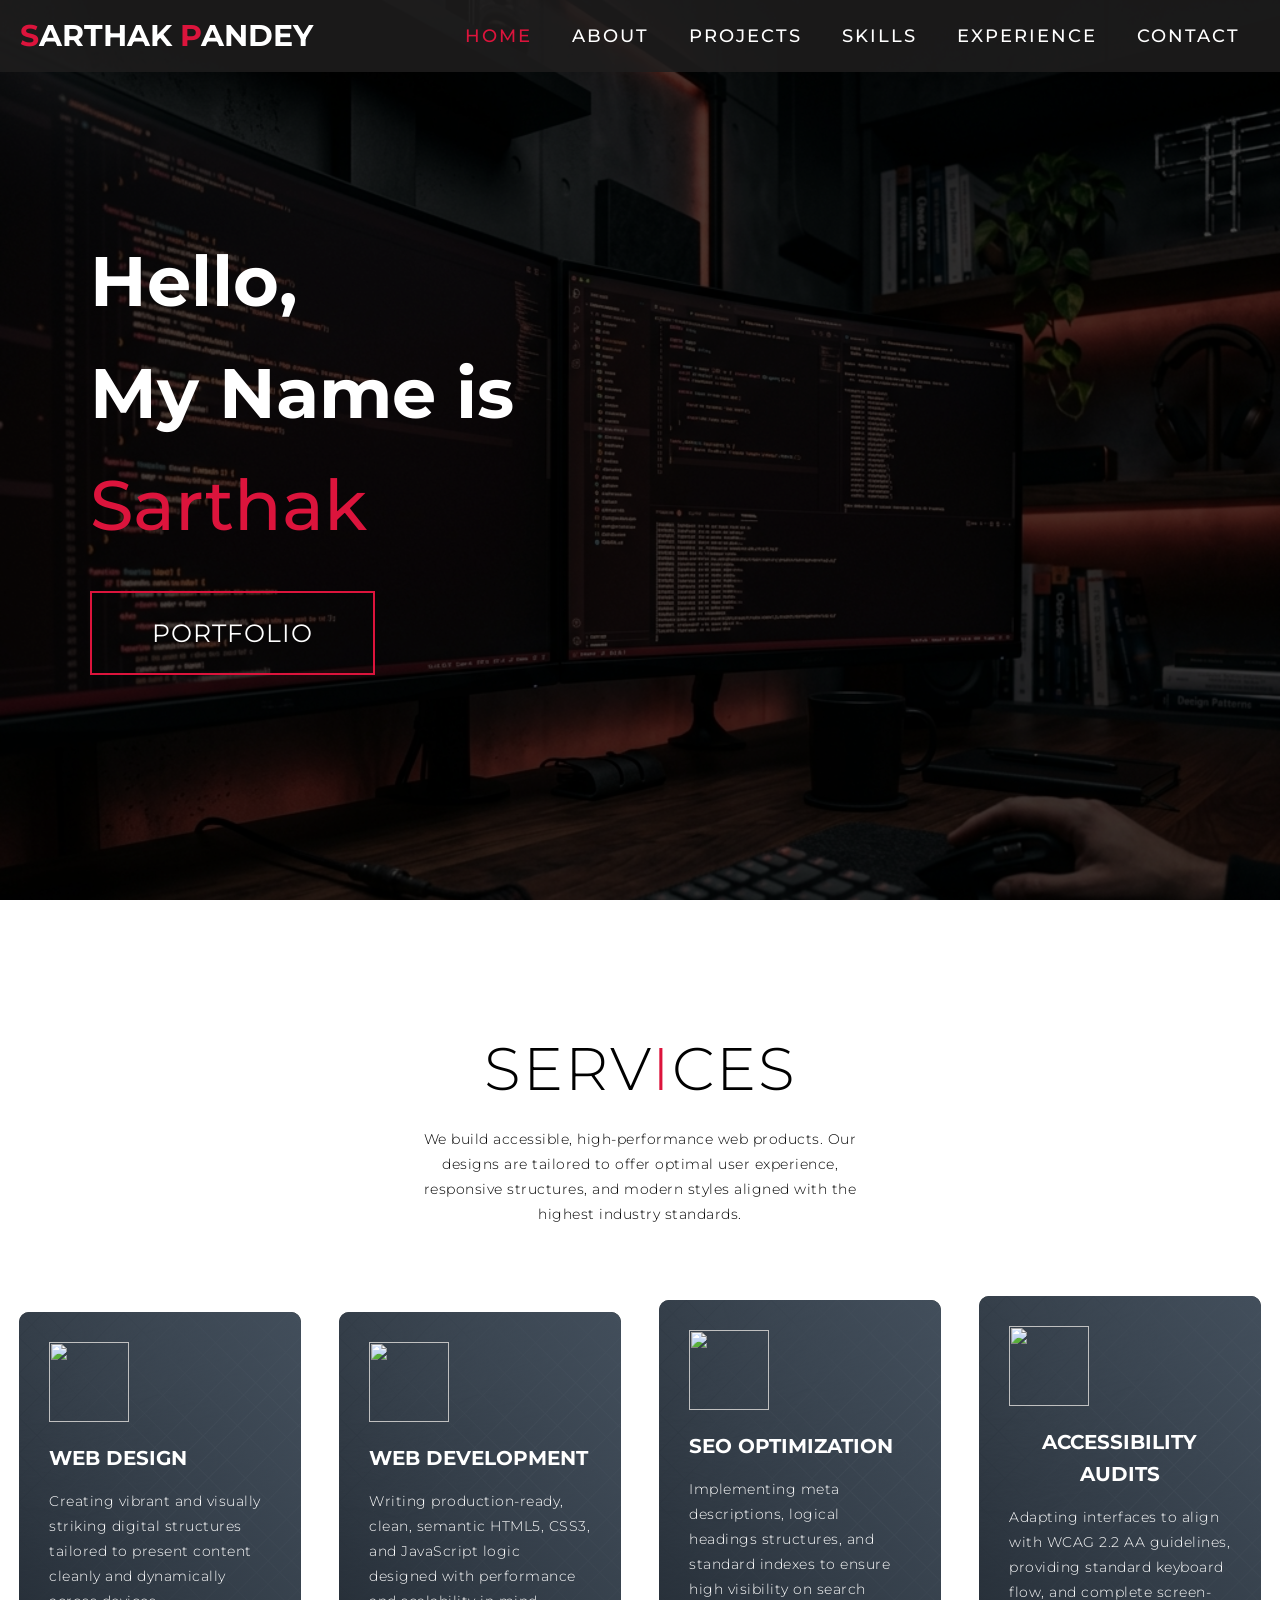
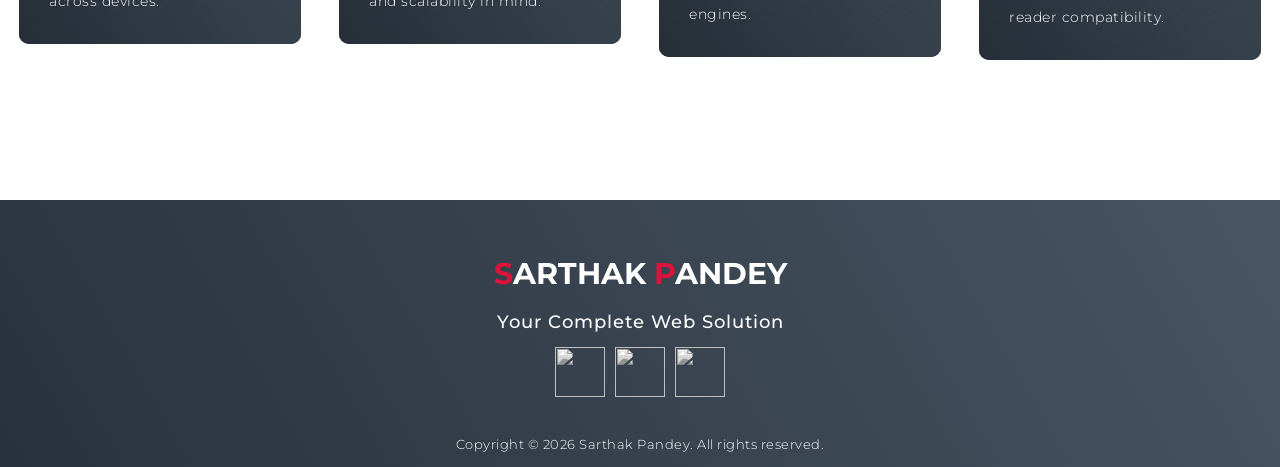
==== index.html @ d71e661f "Refactor to semantic, accessible, SEO-optimized multi-page website" ====
<!DOCTYPE html>
<html lang="en">

<head>
  <meta charset="UTF-8">
  <meta name="viewport" content="width=device-width, initial-scale=1.0">
  <meta name="description" content="Professional portfolio of Sarthak Pandey - Frontend Developer. Modern web design, coding solutions, and premium interface creation.">
  <meta name="keywords" content="Sarthak Pandey, Frontend Developer, Web Design, Portfolio, React, Javascript, HTML5, CSS3, Accessibility">
  <meta name="author" content="Sarthak Pandey">
  <meta name="robots" content="index, follow">
  <link rel="canonical" href="https://sarthakpandey.com/index.html">
  
  <!-- Open Graph / Facebook -->
  <meta property="og:type" content="website">
  <meta property="og:url" content="https://sarthakpandey.com/index.html">
  <meta property="og:title" content="Sarthak Pandey | Frontend Developer Portfolio">
  <meta property="og:description" content="Explore the portfolio of Sarthak Pandey, featuring premium web designs, responsive templates, and semantic development work.">
  <meta property="og:image" content="https://sarthakpandey.com/img/hero-bg.png">

  <!-- Twitter -->
  <meta property="twitter:card" content="summary_large_image">
  <meta property="twitter:url" content="https://sarthakpandey.com/index.html">
  <meta property="twitter:title" content="Sarthak Pandey | Frontend Developer Portfolio">
  <meta property="twitter:description" content="Explore the portfolio of Sarthak Pandey, featuring premium web designs, responsive templates, and semantic development work.">
  <meta property="twitter:image" content="https://sarthakpandey.com/img/hero-bg.png">

  <meta name="theme-color" content="#dc143c">
  <title>Home | Sarthak Pandey - Frontend Developer</title>
  
  <link rel="stylesheet" href="style.css">
</head>

<body>
  <!-- Skip to Main Content Link for accessibility -->
  <a href="#main-content" class="skip-link">Skip to main content</a>

  <!-- Header Section -->
  <header id="header">
    <div class="header container">
      <div class="nav-bar">
        <div class="brand">
          <a href="index.html">
            <h1><span>S</span>arthak <span>P</span>andey</h1>
          </a>
        </div>
        <nav class="nav-list" aria-label="Primary site navigation">
          <button class="hamburger" aria-label="Toggle navigation menu" aria-expanded="false" aria-controls="nav-menu">
            <span class="bar" aria-hidden="true"></span>
          </button>
          <ul id="nav-menu">
            <li><a href="index.html" class="active-link" aria-current="page" data-after="Home">Home</a></li>
            <li><a href="about.html" data-after="About">About</a></li>
            <li><a href="projects.html" data-after="Projects">Projects</a></li>
            <li><a href="skills.html" data-after="Skills">Skills</a></li>
            <li><a href="experience.html" data-after="Experience">Experience</a></li>
            <li><a href="contact.html" data-after="Contact">Contact</a></li>
          </ul>
        </nav>
      </div>
    </div>
  </header>

  <!-- Main Content LandMark -->
  <main id="main-content">
    
    <!-- Hero Section -->
    <section id="hero" aria-label="Welcome banner">
      <div class="hero container">
        <div>
          <h1>Hello, <span></span></h1>
          <h1>My Name is <span></span></h1>
          <h1>Sarthak <span></span></h1>
          <a href="projects.html" class="cta">Portfolio</a>
        </div>
      </div>
    </section>
    
    <!-- Services Section -->
    <section id="services">
      <div class="services container">
        <div class="service-top">
          <h1 class="section-title">Serv<span>i</span>ces</h1>
          <p>We build accessible, high-performance web products. Our designs are tailored to offer optimal user experience, responsive structures, and modern styles aligned with the highest industry standards.</p>
        </div>
        <div class="service-bottom">
          <article class="service-item">
            <div class="icon">
              <img src="https://cdn.pixabay.com/photo/2015/04/23/22/00/tree-736885_1280.jpg" alt="" aria-hidden="true" />
            </div>
            <h2>Web Design</h2>
            <p>Creating vibrant and visually striking digital structures tailored to present content cleanly and dynamically across devices.</p>
          </article>
          <article class="service-item">
            <div class="icon">
              <img src="https://themeisle.com/blog/wp-content/uploads/2024/06/Online-Image-Optimizer-Test-Image-JPG-Version.jpeg" alt="" aria-hidden="true" />
            </div>
            <h2>Web Development</h2>
            <p>Writing production-ready, clean, semantic HTML5, CSS3, and JavaScript logic designed with performance and scalability in mind.</p>
          </article>
          <article class="service-item">
            <div class="icon">
              <img src="https://cdn.pixabay.com/photo/2015/04/23/22/00/tree-736885_1280.jpg" alt="" aria-hidden="true" />
            </div>
            <h2>SEO Optimization</h2>
            <p>Implementing meta descriptions, logical headings structures, and standard indexes to ensure high visibility on search engines.</p>
          </article>
          <article class="service-item">
            <div class="icon">
              <img src="https://cdn.pixabay.com/photo/2023/03/15/20/46/background-7855413_640.jpg" alt="" aria-hidden="true" />
            </div>
            <h2>Accessibility Audits</h2>
            <p>Adapting interfaces to align with WCAG 2.2 AA guidelines, providing standard keyboard flow, and complete screen-reader compatibility.</p>
          </article>
        </div>
      </div>
    </section>

  </main>

  <!-- Footer Section -->
  <footer id="footer">
    <div class="footer container">
      <div class="brand">
        <h1><span>S</span>arthak <span>P</span>andey</h1>
      </div>
      <h2>Your Complete Web Solution</h2>
      <div class="social-icon">
        <div class="social-item">
          <a href="#" aria-label="Visit Sarthak's Facebook profile (opens in new tab)">
            <img src="https://img.icons8.com/bubbles/100/000000/facebook-new.png" alt="" aria-hidden="true" />
          </a>
        </div>
        <div class="social-item">
          <a href="#" aria-label="Visit Sarthak's Instagram profile (opens in new tab)">
            <img src="https://img.icons8.com/bubbles/100/000000/instagram-new.png" alt="" aria-hidden="true" />
          </a>
        </div>
        <div class="social-item">
          <a href="#" aria-label="Visit Sarthak's Behance profile (opens in new tab)">
            <img src="https://img.icons8.com/bubbles/100/000000/behance.png" alt="" aria-hidden="true" />
          </a>
        </div>
      </div>
      <p>Copyright © 2026 Sarthak Pandey. All rights reserved.</p>
    </div>
  </footer>

  <script src="script.js"></script>
</body>

</html>
---- style.css ----
@import 'https://fonts.googleapis.com/css?family=Montserrat:300, 400, 500, 700&display=swap';

/* Global variables and styles */
:root {
	--primary-color: crimson;
	--dark-bg-start: #29323c;
	--dark-bg-end: #485563;
	--accent-color: #29323c;
	--text-light: #ffffff;
	--text-dark: #000000;
	--focus-outline-color: crimson;
}

* {
	padding: 0;
	margin: 0;
	box-sizing: border-box;
}

html {
	font-size: 10px;
	font-family: 'Montserrat', sans-serif;
	scroll-behavior: smooth;
}

body {
	background-color: #ffffff;
	color: var(--text-dark);
	line-height: 1.6;
}

a {
	text-decoration: none;
}

.container {
	min-height: 100vh;
	width: 100%;
	display: flex;
	align-items: center;
	justify-content: center;
}

img {
	height: 100%;
	width: 100%;
	object-fit: cover;
}

p {
	color: black;
	font-size: 1.4rem;
	margin-top: 5px;
	line-height: 2.5rem;
	font-weight: 300;
	letter-spacing: 0.05rem;
}

.section-title {
	font-size: 4rem;
	font-weight: 300;
	color: black;
	margin-bottom: 10px;
	text-transform: uppercase;
	letter-spacing: 0.2rem;
	text-align: center;
}

.section-title span {
	color: var(--primary-color);
}

.cta {
	display: inline-block;
	padding: 10px 30px;
	color: white;
	background-color: transparent;
	border: 2px solid var(--primary-color);
	font-size: 2rem;
	text-transform: uppercase;
	letter-spacing: 0.1rem;
	margin-top: 30px;
	transition: 0.3s ease;
	transition-property: background-color, color;
}

.cta:hover {
	color: white;
	background-color: var(--primary-color);
}

.brand h1 {
	font-size: 3rem;
	text-transform: uppercase;
	color: white;
}

.brand h1 span {
	color: var(--primary-color);
}

/* Accessibility Helpers */
.sr-only {
	position: absolute;
	width: 1px;
	height: 1px;
	padding: 0;
	margin: -1px;
	overflow: hidden;
	clip: rect(0, 0, 0, 0);
	border: 0;
}

.skip-link {
	position: absolute;
	top: -100px;
	left: 0;
	background: var(--primary-color);
	color: white;
	padding: 15px 25px;
	font-size: 1.6rem;
	z-index: 2000;
	transition: top 0.3s ease;
	text-transform: uppercase;
	font-weight: bold;
	border-bottom-right-radius: 5px;
}

.skip-link:focus {
	top: 0;
	outline: 3px solid white;
	outline-offset: -3px;
}

/* Keyboard Focus Indicators */
a:focus-visible,
button:focus-visible,
input:focus-visible,
textarea:focus-visible,
[tabindex="0"]:focus-visible {
	outline: 3px solid var(--focus-outline-color);
	outline-offset: 4px;
}

/* Header section */
#header {
	position: fixed;
	z-index: 1000;
	left: 0;
	top: 0;
	width: 100vw;
	height: auto;
}

#header .header {
	min-height: 8vh;
	background-color: rgba(31, 30, 30, 0.85); /* Slightly higher opacity for readability & contrast */
	transition: 0.3s ease background-color;
}

#header.scrolled .header {
	background-color: rgb(31, 30, 30);
}

#header .nav-bar {
	display: flex;
	align-items: center;
	justify-content: space-between;
	width: 100%;
	height: 100%;
	max-width: 1300px;
	padding: 0 20px;
	margin: 0 auto;
}

#header .nav-list ul {
	list-style: none;
	position: absolute;
	background-color: rgb(31, 30, 30);
	width: 100vw;
	height: 100vh;
	left: 100%;
	top: 0;
	display: flex;
	flex-direction: column;
	justify-content: center;
	align-items: center;
	z-index: 1;
	overflow-x: hidden;
	transition: 0.5s ease left;
}

#header .nav-list ul.active {
	left: 0%;
}

#header .nav-list ul a {
	font-size: 2.5rem;
	font-weight: 500;
	letter-spacing: 0.2rem;
	text-decoration: none;
	color: white;
	text-transform: uppercase;
	padding: 20px;
	display: block;
}

#header .nav-list ul a::after {
	content: attr(data-after);
	position: absolute;
	top: 50%;
	left: 50%;
	transform: translate(-50%, -50%) scale(0);
	color: rgba(240, 248, 255, 0.021);
	font-size: 13rem;
	letter-spacing: 50px;
	z-index: -1;
	transition: 0.3s ease letter-spacing;
}

#header .nav-list ul li:hover a::after {
	transform: translate(-50%, -50%) scale(1);
	letter-spacing: initial;
}

#header .nav-list ul li:hover a,
#header .nav-list ul a.active-link {
	color: var(--primary-color);
}

#header .hamburger {
	height: 60px;
	width: 60px;
	display: inline-block;
	border: 3px solid white;
	border-radius: 50%;
	position: relative;
	display: flex;
	align-items: center;
	justify-content: center;
	z-index: 100;
	cursor: pointer;
	transform: scale(0.8);
	background-color: transparent;
}

#header .hamburger:after {
	position: absolute;
	content: '';
	height: 100%;
	width: 100%;
	border-radius: 50%;
	border: 3px solid white;
	animation: hamburger_puls 1s ease infinite;
}

#header .hamburger .bar {
	height: 2px;
	width: 30px;
	position: relative;
	background-color: white;
	transition: 0.3s ease background-color;
}

#header .hamburger .bar::after,
#header .hamburger .bar::before {
	content: '';
	position: absolute;
	height: 100%;
	width: 100%;
	left: 0;
	background-color: white;
	transition: 0.3s ease;
	transition-property: top, bottom, transform;
}

#header .hamburger .bar::after {
	top: 8px;
}

#header .hamburger .bar::before {
	bottom: 8px;
}

#header .hamburger.active .bar {
	background-color: transparent;
}

#header .hamburger.active .bar::before {
	bottom: 0;
	transform: rotate(45deg);
}

#header .hamburger.active .bar::after {
	top: 0;
	transform: rotate(-45deg);
}

/* Hero Section */
#hero {
	background-image: url(./img/hero-bg.png);
	background-size: cover;
	background-position: top center;
	position: relative;
	z-index: 1;
}

#hero::after {
	content: '';
	position: absolute;
	left: 0;
	top: 0;
	height: 100%;
	width: 100%;
	background-color: black;
	opacity: 0.7;
	z-index: -1;
}

#hero .hero {
	max-width: 1200px;
	margin: 0 auto;
	padding: 0 50px;
	justify-content: flex-start;
}

#hero h1 {
	display: block;
	width: fit-content;
	font-size: 4rem;
	position: relative;
	color: transparent;
	animation: text_reveal 0.5s ease forwards;
	animation-delay: 1s;
}

#hero h1:nth-child(1) {
	animation-delay: 1s;
}

#hero h1:nth-child(2) {
	animation-delay: 2s;
}

#hero h1:nth-child(3) {
	animation: text_reveal_name 0.5s ease forwards;
	animation-delay: 3s;
}

#hero h1 span {
	position: absolute;
	top: 0;
	left: 0;
	height: 100%;
	width: 0;
	background-color: var(--primary-color);
	animation: text_reveal_box 1s ease;
	animation-delay: 0.5s;
}

#hero h1:nth-child(1) span {
	animation-delay: 0.5s;
}

#hero h1:nth-child(2) span {
	animation-delay: 1.5s;
}

#hero h1:nth-child(3) span {
	animation-delay: 2.5s;
}

/* Services Section */
#services .services {
	flex-direction: column;
	text-align: center;
	max-width: 1500px;
	margin: 0 auto;
	padding: 100px 0;
}

#services .service-top {
	max-width: 500px;
	margin: 0 auto;
	padding: 0 20px;
}

#services .service-bottom {
	display: flex;
	align-items: center;
	justify-content: center;
	flex-wrap: wrap;
	margin-top: 50px;
}

#services .service-item {
	flex-basis: 80%;
	display: flex;
	align-items: flex-start;
	justify-content: center;
	flex-direction: column;
	padding: 30px;
	border-radius: 10px;
	background-image: url(./img/img-1.png);
	background-size: cover;
	margin: 10px 5%;
	position: relative;
	z-index: 1;
	overflow: hidden;
}

#services .service-item::after {
	content: '';
	position: absolute;
	left: 0;
	top: 0;
	height: 100%;
	width: 100%;
	background-image: linear-gradient(60deg, #29323c 0%, #485563 100%);
	opacity: 0.9;
	z-index: -1;
}

#services .service-bottom .icon {
	height: 80px;
	width: 80px;
	margin-bottom: 20px;
}

#services .service-item h2 {
	font-size: 2rem;
	color: white;
	margin-bottom: 10px;
	text-transform: uppercase;
}

#services .service-item p {
	color: white;
	text-align: left;
}

/* Projects section */
#projects .projects {
	flex-direction: column;
	max-width: 1200px;
	margin: 0 auto;
	padding: 100px 0;
}

#projects .projects-header h1 {
	margin-bottom: 50px;
}

#projects .all-projects {
	display: flex;
	align-items: center;
	justify-content: center;
	flex-direction: column;
}

#projects .project-item {
	display: flex;
	align-items: center;
	justify-content: center;
	flex-direction: column;
	width: 80%;
	margin: 20px auto;
	overflow: hidden;
	border-radius: 10px;
}

#projects .project-info {
	padding: 30px;
	flex-basis: 50%;
	height: 100%;
	display: flex;
	align-items: flex-start;
	justify-content: center;
	flex-direction: column;
	background-image: linear-gradient(60deg, #29323c 0%, #485563 100%);
	color: white;
	width: 100%;
}

#projects .project-info h2 {
	font-size: 4rem;
	font-weight: 500;
}

#projects .project-info h3 {
	font-size: 1.8rem;
	font-weight: 500;
	margin-top: 10px;
}

#projects .project-info p {
	color: white;
}

#projects .project-img {
	flex-basis: 50%;
	height: 300px;
	overflow: hidden;
	position: relative;
	width: 100%;
}

#projects .project-img:after {
	content: '';
	position: absolute;
	left: 0;
	top: 0;
	height: 100%;
	width: 100%;
	background-image: linear-gradient(60deg, #29323c 0%, #485563 100%);
	opacity: 0.7;
}

#projects .project-img img {
	transition: 0.3s ease transform;
}

#projects .project-item:hover .project-img img {
	transform: scale(1.1);
}

/* About Section */
#about .about {
	flex-direction: column-reverse;
	text-align: center;
	max-width: 1200px;
	margin: 0 auto;
	padding: 100px 20px;
}

#about .col-left {
	width: 250px;
	height: 360px;
	margin: 0 auto 30px auto;
}

#about .col-right {
	width: 100%;
	padding: 0 10px;
}

#about .col-right h2 {
	font-size: 1.8rem;
	font-weight: 500;
	letter-spacing: 0.2rem;
	margin-bottom: 10px;
}

#about .col-right p {
	margin-bottom: 20px;
}

#about .col-right .cta {
	color: black;
	margin-bottom: 50px;
	padding: 10px 20px;
	font-size: 2rem;
}

#about .col-left .about-img {
	height: 100%;
	width: 100%;
	position: relative;
	border: 10px solid white;
}

#about .col-left .about-img::after {
	content: '';
	position: absolute;
	left: -33px;
	top: 19px;
	height: 98%;
	width: 98%;
	border: 7px solid var(--primary-color);
	z-index: -1;
}

/* Contact Section & Form */
#contact .contact {
	flex-direction: column;
	max-width: 1200px;
	margin: 0 auto;
	width: 90%;
	padding: 100px 0;
}

#contact .contact-items {
	width: 100%;
	display: flex;
	flex-direction: column;
	align-items: center;
}

#contact .contact-item {
	width: 80%;
	max-width: 320px;
	padding: 30px;
	text-align: center;
	border-radius: 10px;
	margin: 15px auto;
	display: flex;
	justify-content: center;
	align-items: center;
	flex-direction: column;
	box-shadow: 0px 0px 18px 0 #0000002c;
	transition: 0.3s ease box-shadow;
}

#contact .contact-item:hover {
	box-shadow: 0px 0px 5px 0 #0000002c;
}

#contact .icon {
	width: 70px;
	margin: 0 auto 10px auto;
}

#contact .contact-info h2 {
	font-size: 2.5rem;
	font-weight: 500;
	margin-bottom: 5px;
}

#contact .contact-info p {
	font-size: 1.3rem;
	line-height: 2rem;
	font-weight: 500;
	color: #333;
}

/* Accessible Contact Form styling */
.contact-form-container {
	width: 90%;
	max-width: 700px;
	margin: 40px auto;
	background-image: linear-gradient(60deg, #29323c 0%, #485563 100%);
	padding: 35px;
	border-radius: 10px;
	box-shadow: 0 10px 30px rgba(0, 0, 0, 0.3);
	color: white;
	border: none;
}

.contact-form-container legend {
	font-size: 2.2rem;
	font-weight: 500;
	color: var(--primary-color);
	margin-bottom: 25px;
	padding: 0 10px;
	text-transform: uppercase;
	letter-spacing: 0.1rem;
	display: table;
}

.form-group {
	margin-bottom: 20px;
	display: flex;
	flex-direction: column;
	text-align: left;
}

.form-group label {
	font-size: 1.6rem;
	margin-bottom: 8px;
	font-weight: 400;
	letter-spacing: 0.05rem;
}

.form-group label .required-star {
	color: #ff6b6b;
	font-weight: bold;
	margin-left: 3px;
}

.form-group input,
.form-group textarea {
	padding: 12px 15px;
	font-size: 1.6rem;
	border: 1px solid rgba(255, 255, 255, 0.3);
	border-radius: 5px;
	background-color: rgba(255, 255, 255, 0.1);
	color: white;
	font-family: 'Montserrat', sans-serif;
	transition: border-color 0.3s, background-color 0.3s;
	width: 100%;
}

.form-group input:focus,
.form-group textarea:focus {
	background-color: rgba(255, 255, 255, 0.15);
	border-color: var(--primary-color);
}

.form-group .error-msg {
	color: #ff8787;
	font-size: 1.3rem;
	margin-top: 5px;
	font-weight: 400;
	display: none;
}

.form-group.has-error .error-msg {
	display: block;
}

.form-group.has-error input,
.form-group.has-error textarea {
	border-color: #ff6b6b;
	background-color: rgba(255, 107, 107, 0.08);
}

.validation-summary {
	background-color: rgba(255, 107, 107, 0.15);
	border: 2px solid #ff6b6b;
	padding: 20px;
	border-radius: 5px;
	margin-bottom: 25px;
	display: none;
	text-align: left;
}

.validation-summary h2 {
	font-size: 1.8rem;
	color: #ff8787;
	margin-bottom: 10px;
	font-weight: 500;
}

.validation-summary ul {
	padding-left: 20px;
	font-size: 1.5rem;
	list-style-type: square;
}

.validation-summary li {
	margin-bottom: 5px;
}

.validation-summary li a {
	color: #ff8787;
	text-decoration: underline;
}

.validation-summary li a:hover {
	color: #ff6b6b;
}

.form-submit-btn {
	background-color: transparent;
	border: 2px solid var(--primary-color);
	color: white;
	padding: 12px 30px;
	font-size: 1.8rem;
	text-transform: uppercase;
	letter-spacing: 0.1rem;
	cursor: pointer;
	transition: 0.3s ease;
	font-weight: bold;
	margin-top: 10px;
	align-self: flex-start;
}

.form-submit-btn:hover {
	background-color: var(--primary-color);
	color: white;
}

.form-success-msg {
	background-color: rgba(93, 184, 114, 0.15);
	border: 2px solid #5db872;
	color: #a2e2b2;
	padding: 20px;
	border-radius: 5px;
	margin-bottom: 25px;
	font-size: 1.6rem;
	text-align: left;
	display: none;
}

/* Skills Page Styles */
.skills-container {
	max-width: 1200px;
	margin: 0 auto;
	padding: 100px 20px;
	text-align: center;
}

.skills-grid {
	display: flex;
	flex-wrap: wrap;
	justify-content: center;
	margin-top: 50px;
	gap: 30px;
}

.skill-card {
	flex-basis: 100%;
	background-image: linear-gradient(60deg, #29323c 0%, #485563 100%);
	color: white;
	padding: 30px;
	border-radius: 10px;
	text-align: left;
	box-shadow: 0 10px 20px rgba(0, 0, 0, 0.15);
	transition: transform 0.3s ease;
}

.skill-card:hover {
	transform: translateY(-5px);
}

.skill-card h2 {
	font-size: 2.2rem;
	margin-bottom: 15px;
	border-bottom: 2px solid var(--primary-color);
	padding-bottom: 5px;
	text-transform: uppercase;
}

.skill-card ul {
	list-style: none;
}

.skill-card li {
	font-size: 1.6rem;
	margin-bottom: 10px;
	display: flex;
	align-items: center;
}

.skill-card li::before {
	content: '■';
	color: var(--primary-color);
	display: inline-block;
	width: 1.5em;
	margin-right: 5px;
}

/* Experience Timeline Page Styles */
.experience-container {
	max-width: 1200px;
	margin: 0 auto;
	padding: 100px 20px;
}

.timeline {
	margin-top: 50px;
	list-style: none;
	position: relative;
	padding-left: 30px;
}

.timeline::before {
	content: '';
	position: absolute;
	left: 0;
	top: 0;
	width: 4px;
	height: 100%;
	background-image: linear-gradient(to bottom, var(--primary-color) 0%, #485563 100%);
	border-radius: 2px;
}

.timeline-item {
	margin-bottom: 40px;
	position: relative;
}

.timeline-marker {
	position: absolute;
	left: -37px;
	top: 6px;
	width: 18px;
	height: 18px;
	border-radius: 50%;
	background-color: var(--primary-color);
	border: 3px solid white;
	box-shadow: 0 0 0 4px rgba(220, 20, 60, 0.2);
	transition: background-color 0.3s;
}

.timeline-item:hover .timeline-marker {
	background-color: #29323c;
}

.timeline-content {
	background-image: linear-gradient(60deg, #29323c 0%, #485563 100%);
	color: white;
	padding: 25px;
	border-radius: 10px;
	box-shadow: 0 10px 20px rgba(0, 0, 0, 0.15);
}

.timeline-date {
	font-size: 1.4rem;
	font-weight: 500;
	color: var(--primary-color);
	margin-bottom: 5px;
	display: inline-block;
}

.timeline-content h2 {
	font-size: 2.2rem;
	font-weight: 500;
	margin-bottom: 5px;
}

.timeline-content h3 {
	font-size: 1.6rem;
	font-weight: 300;
	margin-bottom: 15px;
	color: #e0e0e0;
}

.timeline-content p {
	color: #e0e0e0;
	font-size: 1.5rem;
}

/* Footer Section */
#footer {
	background-image: linear-gradient(60deg, #29323c 0%, #485563 100%);
}

#footer .footer {
	min-height: 200px;
	flex-direction: column;
	padding-top: 50px;
	padding-bottom: 10px;
}

#footer h2 {
	color: white;
	font-weight: 500;
	font-size: 1.8rem;
	letter-spacing: 0.1rem;
	margin-top: 10px;
	margin-bottom: 10px;
}

#footer .social-icon {
	display: flex;
	margin-bottom: 30px;
}

#footer .social-item {
	height: 50px;
	width: 50px;
	margin: 0 5px;
}

#footer .social-item img {
	filter: grayscale(1);
	transition: 0.3s ease filter;
}

#footer .social-item:hover img {
	filter: grayscale(0);
}

#footer p {
	color: white;
	font-size: 1.3rem;
}

/* Keyframes */
@keyframes hamburger_puls {
	0% {
		opacity: 1;
		transform: scale(1);
	}
	100% {
		opacity: 0;
		transform: scale(1.4);
	}
}

@keyframes text_reveal_box {
	50% {
		width: 100%;
		left: 0;
	}
	100% {
		width: 0;
		left: 100%;
	}
}

@keyframes text_reveal {
	100% {
		color: white;
	}
}

@keyframes text_reveal_name {
	100% {
		color: var(--primary-color);
		font-weight: 500;
	}
}

/* Responsive Queries */

/* Tablet (width >= 768px) */
@media only screen and (min-width: 768px) {
	.cta {
		font-size: 2.5rem;
		padding: 20px 60px;
	}
	h1.section-title {
		font-size: 6rem;
	}

	/* Hero */
	#hero h1 {
		font-size: 7rem;
	}

	/* Services Section */
	#services .service-bottom .service-item {
		flex-basis: 45%;
		margin: 2.5%;
	}

	/* Project */
	#projects .project-item {
		flex-direction: row;
		height: 400px;
		margin: 0;
		width: 100%;
		border-radius: 0;
	}
	#projects .project-item:nth-child(even) {
		flex-direction: row-reverse;
	}
	#projects .all-projects .project-info {
		height: 100%;
		flex-basis: 50%;
	}
	#projects .all-projects .project-img {
		height: 100%;
		flex-basis: 50%;
	}

	/* About */
	#about .about {
		flex-direction: row;
		align-items: center;
		justify-content: space-between;
		text-align: left;
		padding: 100px 50px;
	}
	#about .col-left {
		width: 350px;
		height: 500px;
		margin: 0;
	}
	#about .col-right {
		width: 55%;
		text-align: left;
		padding: 0;
	}
	#about .col-right p {
		text-align: left;
	}
	#about .col-right .cta {
		margin-bottom: 0;
	}

	/* Contact */
	#contact .contact-items {
		flex-direction: row;
		justify-content: space-between;
		flex-wrap: wrap;
	}
	#contact .contact-item {
		margin: 15px;
		flex: 1;
	}

	/* Skills */
	.skill-card {
		flex-basis: calc(50% - 15px);
	}
}

/* Desktop (width >= 1200px) */
@media only screen and (min-width: 1200px) {
	/* Header Navigation Desk Menu (Normal top bar instead of drawer) */
	#header .hamburger {
		display: none;
	}
	#header .nav-list ul {
		position: static;
		width: auto;
		height: auto;
		flex-direction: row;
		background-color: transparent;
		left: 0;
	}
	#header .nav-list ul a {
		font-size: 1.8rem;
		font-weight: 500;
		padding: 10px 20px;
	}
	#header .nav-list ul a::after {
		display: none;
	}

	/* Services Section desktop grid */
	#services .service-bottom .service-item {
		flex-basis: 22%;
		margin: 1.5%;
	}

	/* Skills Section desktop grid */
	.skill-card {
		flex-basis: calc(33.33% - 20px);
	}
}
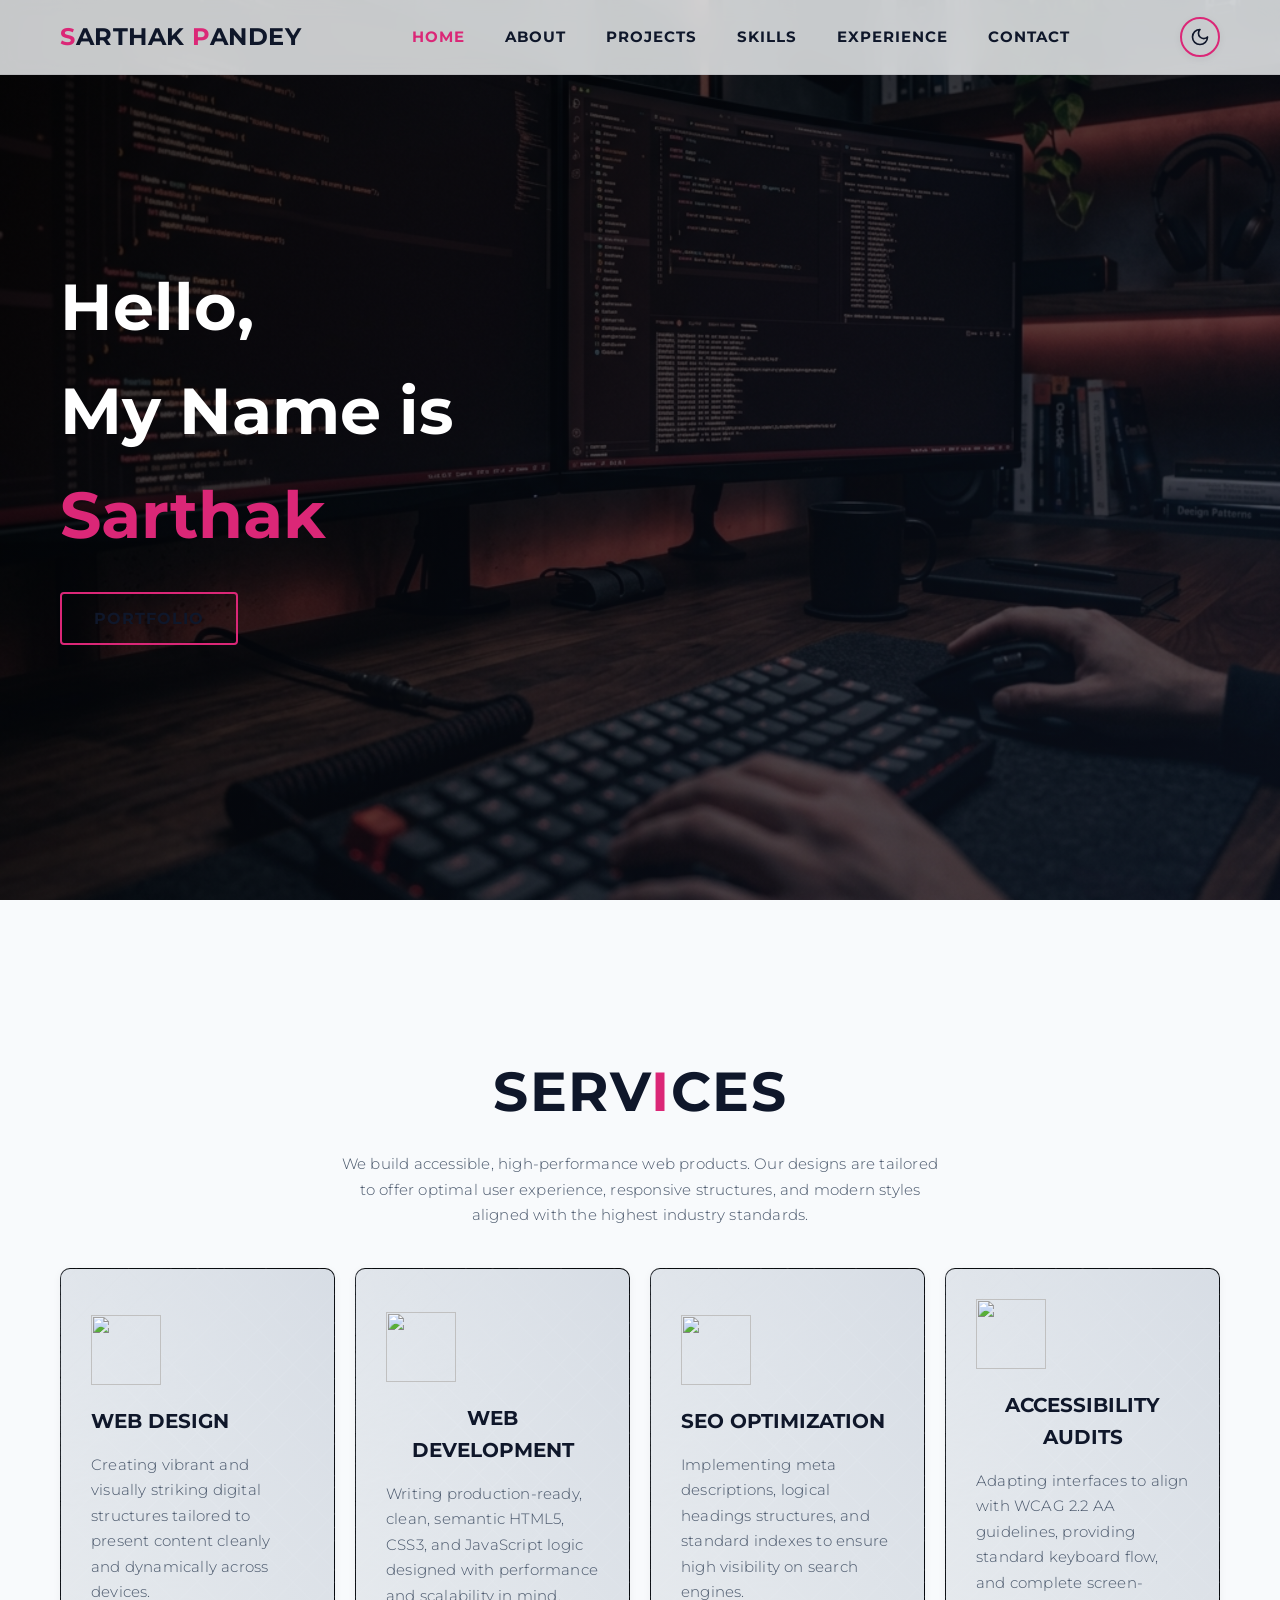
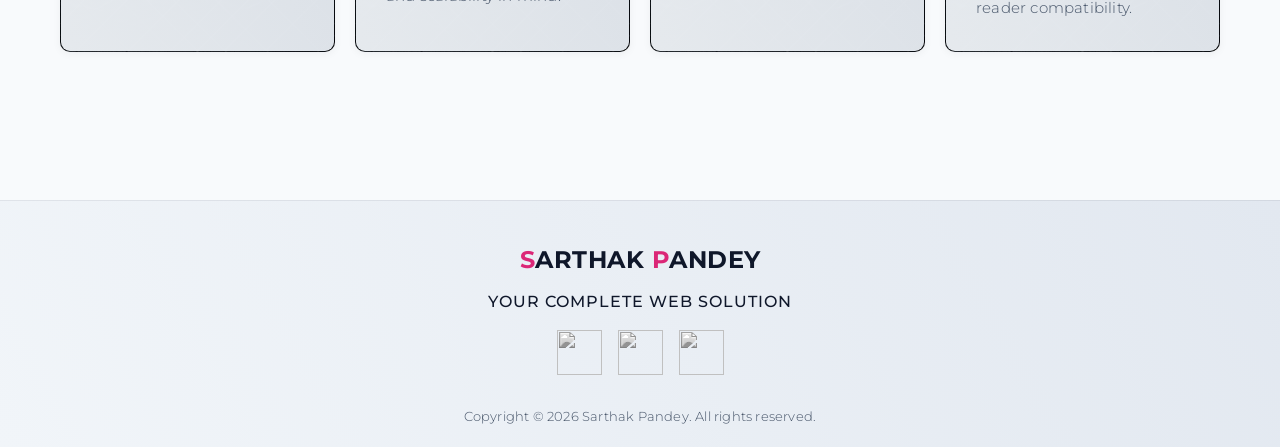
==== commit 2b434bf1: "Implement advanced CSS3, CSS Grid, mobile-first queries, and dynamic light/dark theme switch" ====
--- a/index.html
+++ b/index.html
@@ -56,6 +56,15 @@
             <li><a href="contact.html" data-after="Contact">Contact</a></li>
           </ul>
         </nav>
+        <button id="theme-toggle" class="theme-toggle" aria-label="Switch to light theme" title="Toggle theme">
+          <svg class="sun-icon" viewBox="0 0 24 24" fill="none" stroke="currentColor" stroke-width="2" stroke-linecap="round" stroke-linejoin="round" aria-hidden="true">
+            <circle cx="12" cy="12" r="4"></circle>
+            <path d="M12 2v2M12 20v2M4.93 4.93l1.41 1.41M17.66 17.66l1.41 1.41M2 12h2M20 12h2M6.34 17.66l-1.41 1.41M19.07 4.93l-1.41 1.41"></path>
+          </svg>
+          <svg class="moon-icon" viewBox="0 0 24 24" fill="none" stroke="currentColor" stroke-width="2" stroke-linecap="round" stroke-linejoin="round" aria-hidden="true">
+            <path d="M12 3a6 6 0 0 0 9 9 9 9 0 1 1-9-9Z"></path>
+          </svg>
+        </button>
       </div>
     </div>
   </header>
--- a/style.css
+++ b/style.css
@@ -1,16 +1,74 @@
 @import 'https://fonts.googleapis.com/css?family=Montserrat:300, 400, 500, 700&display=swap';
 
-/* Global variables and styles */
+/* Dynamic Light/Dark Color Custom Variables */
 :root {
-	--primary-color: crimson;
-	--dark-bg-start: #29323c;
-	--dark-bg-end: #485563;
-	--accent-color: #29323c;
-	--text-light: #ffffff;
-	--text-dark: #000000;
-	--focus-outline-color: crimson;
-}
-
+	/* Timing & Transitions */
+	--transition-speed: 0.3s;
+	--transition-smooth: all 0.3s cubic-bezier(0.4, 0, 0.2, 1);
+
+	/* Theme colors (Default Dark Slate Theme) */
+	--bg-color: #0f172a;        /* Slate 900 */
+	--text-color: #f8fafc;      /* Slate 50 */
+	--text-muted: #94a3b8;      /* Slate 400 */
+	--primary-color: #e11d48;   /* Rose 600 */
+	--primary-hover: #be123c;   /* Rose 700 */
+	--accent-color: #f43f5e;     /* Rose 500 */
+	
+	/* Component backgrounds */
+	--card-bg: rgba(30, 41, 59, 0.7); /* Translucent Slate 800 */
+	--card-border: rgba(255, 255, 255, 0.05);
+	--header-bg: rgba(15, 23, 42, 0.8);
+	--header-scrolled: #0f172a;
+	--footer-bg: #090d16;
+	
+	/* Form inputs */
+	--input-bg: rgba(255, 255, 255, 0.05);
+	--input-border: rgba(255, 255, 255, 0.15);
+	--input-focus-bg: rgba(255, 255, 255, 0.08);
+	--input-text: #ffffff;
+	
+	/* Shadows & Visual FX */
+	--shadow-sm: 0 2px 8px rgba(0, 0, 0, 0.2);
+	--shadow-md: 0 8px 24px rgba(0, 0, 0, 0.3);
+	--shadow-lg: 0 16px 40px rgba(0, 0, 0, 0.4);
+	--focus-ring: #f43f5e;
+	--glass-blur: blur(12px);
+	--marker-shadow: rgba(244, 63, 94, 0.35);
+	--logo-dot: #e11d48;
+}
+
+body.light-theme {
+	/* Light Theme Colors (Clean Slate Overlay) */
+	--bg-color: #f8fafc;        /* Slate 50 */
+	--text-color: #0f172a;      /* Slate 900 */
+	--text-muted: #475569;      /* Slate 600 */
+	--primary-color: #db2777;   /* Pink 600 Signature */
+	--primary-hover: #be185d;   /* Pink 700 */
+	--accent-color: #ec4899;     /* Pink 500 */
+	
+	/* Component backgrounds */
+	--card-bg: rgba(255, 255, 255, 0.8);
+	--card-border: rgba(15, 23, 42, 0.08);
+	--header-bg: rgba(248, 250, 252, 0.8);
+	--header-scrolled: #f8fafc;
+	--footer-bg: #f1f5f9;       /* Slate 100 */
+	
+	/* Form inputs */
+	--input-bg: rgba(15, 23, 42, 0.04);
+	--input-border: rgba(15, 23, 42, 0.15);
+	--input-focus-bg: rgba(15, 23, 42, 0.08);
+	--input-text: #0f172a;
+	
+	/* Shadows & Visual FX */
+	--shadow-sm: 0 2px 8px rgba(15, 23, 42, 0.05);
+	--shadow-md: 0 8px 24px rgba(15, 23, 42, 0.08);
+	--shadow-lg: 0 16px 40px rgba(15, 23, 42, 0.12);
+	--focus-ring: #db2777;
+	--marker-shadow: rgba(219, 39, 119, 0.2);
+	--logo-dot: #db2777;
+}
+
+/* Global Reset */
 * {
 	padding: 0;
 	margin: 0;
@@ -24,13 +82,17 @@
 }
 
 body {
-	background-color: #ffffff;
-	color: var(--text-dark);
+	background-color: var(--bg-color);
+	color: var(--text-color);
 	line-height: 1.6;
+	overflow-x: hidden;
+	transition: background-color 0.4s ease, color 0.4s ease;
 }
 
 a {
 	text-decoration: none;
+	color: inherit;
+	transition: var(--transition-smooth);
 }
 
 .container {
@@ -45,58 +107,69 @@
 	height: 100%;
 	width: 100%;
 	object-fit: cover;
+	display: block;
 }
 
 p {
-	color: black;
-	font-size: 1.4rem;
+	color: var(--text-muted);
+	font-size: 1.5rem;
 	margin-top: 5px;
-	line-height: 2.5rem;
+	line-height: 1.7;
 	font-weight: 300;
-	letter-spacing: 0.05rem;
+	letter-spacing: 0.02rem;
+	transition: color 0.4s ease;
 }
 
 .section-title {
-	font-size: 4rem;
-	font-weight: 300;
-	color: black;
-	margin-bottom: 10px;
+	font-size: 3.5rem;
+	font-weight: 700;
+	color: var(--text-color);
+	margin-bottom: 15px;
 	text-transform: uppercase;
-	letter-spacing: 0.2rem;
+	letter-spacing: 0.15rem;
 	text-align: center;
+	transition: color 0.4s ease;
 }
 
 .section-title span {
 	color: var(--primary-color);
+	transition: color 0.4s ease;
 }
 
 .cta {
 	display: inline-block;
-	padding: 10px 30px;
-	color: white;
+	padding: 12px 32px;
+	color: var(--text-color);
 	background-color: transparent;
 	border: 2px solid var(--primary-color);
-	font-size: 2rem;
+	font-size: 1.6rem;
 	text-transform: uppercase;
 	letter-spacing: 0.1rem;
-	margin-top: 30px;
-	transition: 0.3s ease;
-	transition-property: background-color, color;
+	margin-top: 25px;
+	font-weight: 700;
+	border-radius: 4px;
+	transition: var(--transition-smooth);
 }
 
 .cta:hover {
 	color: white;
 	background-color: var(--primary-color);
+	transform: translateY(-2px);
+	box-shadow: 0 4px 12px var(--marker-shadow);
 }
 
 .brand h1 {
-	font-size: 3rem;
+	font-size: 2.4rem;
 	text-transform: uppercase;
-	color: white;
+	color: var(--text-color);
+	font-weight: 700;
+	letter-spacing: 0.05rem;
+	transition: color 0.4s ease;
 }
 
 .brand h1 span {
-	color: var(--primary-color);
+	color: var(--logo-dot);
+	transition: color 0.4s ease;
 }
 
 /* Accessibility Helpers */
@@ -122,7 +195,7 @@
 	z-index: 2000;
 	transition: top 0.3s ease;
 	text-transform: uppercase;
-	font-weight: bold;
+	font-weight: 700;
 	border-bottom-right-radius: 5px;
 }
 
@@ -132,34 +205,38 @@
 	outline-offset: -3px;
 }
 
-/* Keyboard Focus Indicators */
+/* Custom Interactive Focus Indicators */
 a:focus-visible,
 button:focus-visible,
 input:focus-visible,
 textarea:focus-visible,
 [tabindex="0"]:focus-visible {
-	outline: 3px solid var(--focus-outline-color);
+	outline: 3px solid var(--focus-ring);
 	outline-offset: 4px;
 }
 
-/* Header section */
+/* Header & Nav Drawer */
 #header {
 	position: fixed;
 	z-index: 1000;
 	left: 0;
 	top: 0;
-	width: 100vw;
+	width: 100%;
 	height: auto;
 }
 
 #header .header {
 	min-height: 8vh;
-	background-color: rgba(31, 30, 30, 0.85); /* Slightly higher opacity for readability & contrast */
-	transition: 0.3s ease background-color;
+	background-color: var(--header-bg);
+	backdrop-filter: var(--glass-blur);
+	-webkit-backdrop-filter: var(--glass-blur);
+	border-bottom: 1px solid var(--card-border);
+	transition: background-color 0.4s ease, border-color 0.4s ease;
 }
 
 #header.scrolled .header {
-	background-color: rgb(31, 30, 30);
+	background-color: var(--header-scrolled);
+	box-shadow: var(--shadow-sm);
 }
 
 #header .nav-bar {
@@ -168,16 +245,139 @@
 	justify-content: space-between;
 	width: 100%;
 	height: 100%;
-	max-width: 1300px;
-	padding: 0 20px;
+	max-width: 1200px;
+	padding: 15px 20px;
 	margin: 0 auto;
 }
 
+/* Theme Switcher Button */
+.theme-toggle {
+	background: transparent;
+	border: 2px solid var(--primary-color);
+	border-radius: 50%;
+	width: 40px;
+	height: 40px;
+	display: flex;
+	align-items: center;
+	justify-content: center;
+	cursor: pointer;
+	color: var(--text-color);
+	transition: var(--transition-smooth);
+	box-shadow: var(--shadow-sm);
+	z-index: 100;
+	outline: none;
+}
+
+.theme-toggle:hover {
+	background-color: var(--primary-color);
+	color: white;
+	transform: scale(1.08);
+}
+
+.theme-toggle svg {
+	width: 20px;
+	height: 20px;
+	transition: transform 0.5s cubic-bezier(0.4, 0, 0.2, 1);
+}
+
+.theme-toggle .sun-icon {
+	display: block;
+}
+
+.theme-toggle .moon-icon {
+	display: none;
+}
+
+body.light-theme .theme-toggle .sun-icon {
+	display: none;
+}
+
+body.light-theme .theme-toggle .moon-icon {
+	display: block;
+}
+
+/* Hamburger mobile drawer buttons */
+#header .hamburger {
+	height: 50px;
+	width: 50px;
+	border: 2px solid var(--text-color);
+	border-radius: 50%;
+	position: relative;
+	display: flex;
+	align-items: center;
+	justify-content: center;
+	z-index: 100;
+	cursor: pointer;
+	background-color: transparent;
+	transition: var(--transition-smooth);
+}
+
+#header .hamburger:hover {
+	border-color: var(--primary-color);
+}
+
+#header .hamburger:after {
+	position: absolute;
+	content: '';
+	height: 100%;
+	width: 100%;
+	border-radius: 50%;
+	border: 2px solid var(--primary-color);
+	opacity: 0;
+	transition: var(--transition-smooth);
+}
+
+#header .hamburger:hover:after {
+	animation: hamburger_puls 1.2s ease infinite;
+}
+
+#header .hamburger .bar {
+	height: 2px;
+	width: 24px;
+	position: relative;
+	background-color: var(--text-color);
+	transition: background-color var(--transition-speed);
+}
+
+#header .hamburger .bar::after,
+#header .hamburger .bar::before {
+	content: '';
+	position: absolute;
+	height: 100%;
+	width: 100%;
+	left: 0;
+	background-color: var(--text-color);
+	transition: var(--transition-smooth);
+}
+
+#header .hamburger .bar::after {
+	top: 6px;
+}
+
+#header .hamburger .bar::before {
+	bottom: 6px;
+}
+
+#header .hamburger.active .bar {
+	background-color: transparent;
+}
+
+#header .hamburger.active .bar::before {
+	bottom: 0;
+	transform: rotate(45deg);
+}
+
+#header .hamburger.active .bar::after {
+	top: 0;
+	transform: rotate(-45deg);
+}
+
+/* Navigation Menu drawer list (Mobile-First) */
 #header .nav-list ul {
 	list-style: none;
-	position: absolute;
-	background-color: rgb(31, 30, 30);
-	width: 100vw;
+	position: fixed;
+	background-color: var(--bg-color);
+	width: 100%;
 	height: 100vh;
 	left: 100%;
 	top: 0;
@@ -185,122 +385,41 @@
 	flex-direction: column;
 	justify-content: center;
 	align-items: center;
-	z-index: 1;
-	overflow-x: hidden;
-	transition: 0.5s ease left;
+	z-index: 99;
+	overflow-y: auto;
+	transition: left 0.4s cubic-bezier(0.4, 0, 0.2, 1), background-color 0.4s ease;
 }
 
 #header .nav-list ul.active {
-	left: 0%;
+	left: 0;
+}
+
+#header .nav-list ul li {
+	margin: 10px 0;
 }
 
 #header .nav-list ul a {
-	font-size: 2.5rem;
+	font-size: 2.2rem;
 	font-weight: 500;
-	letter-spacing: 0.2rem;
-	text-decoration: none;
-	color: white;
+	letter-spacing: 0.15rem;
+	color: var(--text-color);
 	text-transform: uppercase;
-	padding: 20px;
+	padding: 15px 30px;
 	display: block;
-}
-
-#header .nav-list ul a::after {
-	content: attr(data-after);
-	position: absolute;
-	top: 50%;
-	left: 50%;
-	transform: translate(-50%, -50%) scale(0);
-	color: rgba(240, 248, 255, 0.021);
-	font-size: 13rem;
-	letter-spacing: 50px;
-	z-index: -1;
-	transition: 0.3s ease letter-spacing;
-}
-
-#header .nav-list ul li:hover a::after {
-	transform: translate(-50%, -50%) scale(1);
-	letter-spacing: initial;
-}
-
-#header .nav-list ul li:hover a,
+	border-radius: 5px;
+}
+
+#header .nav-list ul a:hover,
 #header .nav-list ul a.active-link {
 	color: var(--primary-color);
-}
-
-#header .hamburger {
-	height: 60px;
-	width: 60px;
-	display: inline-block;
-	border: 3px solid white;
-	border-radius: 50%;
-	position: relative;
-	display: flex;
-	align-items: center;
-	justify-content: center;
-	z-index: 100;
-	cursor: pointer;
-	transform: scale(0.8);
-	background-color: transparent;
-}
-
-#header .hamburger:after {
-	position: absolute;
-	content: '';
-	height: 100%;
-	width: 100%;
-	border-radius: 50%;
-	border: 3px solid white;
-	animation: hamburger_puls 1s ease infinite;
-}
-
-#header .hamburger .bar {
-	height: 2px;
-	width: 30px;
-	position: relative;
-	background-color: white;
-	transition: 0.3s ease background-color;
-}
-
-#header .hamburger .bar::after,
-#header .hamburger .bar::before {
-	content: '';
-	position: absolute;
-	height: 100%;
-	width: 100%;
-	left: 0;
-	background-color: white;
-	transition: 0.3s ease;
-	transition-property: top, bottom, transform;
-}
-
-#header .hamburger .bar::after {
-	top: 8px;
-}
-
-#header .hamburger .bar::before {
-	bottom: 8px;
-}
-
-#header .hamburger.active .bar {
-	background-color: transparent;
-}
-
-#header .hamburger.active .bar::before {
-	bottom: 0;
-	transform: rotate(45deg);
-}
-
-#header .hamburger.active .bar::after {
-	top: 0;
-	transform: rotate(-45deg);
-}
-
-/* Hero Section */
+	background-color: var(--input-bg);
+}
+
+/* Hero Section (Mobile First) */
 #hero {
 	background-image: url(./img/hero-bg.png);
 	background-size: cover;
-	background-position: top center;
+	background-position: center;
 	position: relative;
 	z-index: 1;
 }
@@ -312,39 +431,38 @@
 	top: 0;
 	height: 100%;
 	width: 100%;
-	background-color: black;
-	opacity: 0.7;
+	background: linear-gradient(135deg, rgba(0, 0, 0, 0.8) 0%, rgba(15, 23, 42, 0.6) 100%);
 	z-index: -1;
 }
 
 #hero .hero {
 	max-width: 1200px;
 	margin: 0 auto;
-	padding: 0 50px;
+	padding: 0 20px;
 	justify-content: flex-start;
 }
 
 #hero h1 {
 	display: block;
 	width: fit-content;
-	font-size: 4rem;
+	font-size: 3.5rem;
+	font-weight: 700;
 	position: relative;
 	color: transparent;
 	animation: text_reveal 0.5s ease forwards;
-	animation-delay: 1s;
 }
 
 #hero h1:nth-child(1) {
-	animation-delay: 1s;
+	animation-delay: 0.5s;
 }
 
 #hero h1:nth-child(2) {
-	animation-delay: 2s;
+	animation-delay: 1.2s;
 }
 
 #hero h1:nth-child(3) {
 	animation: text_reveal_name 0.5s ease forwards;
-	animation-delay: 3s;
+	animation-delay: 2s;
 }
 
 #hero h1 span {
@@ -354,47 +472,45 @@
 	height: 100%;
 	width: 0;
 	background-color: var(--primary-color);
-	animation: text_reveal_box 1s ease;
-	animation-delay: 0.5s;
+	animation: text_reveal_box 0.8s cubic-bezier(0.4, 0, 0.2, 1);
+	animation-delay: 0.2s;
 }
 
 #hero h1:nth-child(1) span {
-	animation-delay: 0.5s;
+	animation-delay: 0.2s;
 }
 
 #hero h1:nth-child(2) span {
-	animation-delay: 1.5s;
+	animation-delay: 0.8s;
 }
 
 #hero h1:nth-child(3) span {
-	animation-delay: 2.5s;
-}
-
-/* Services Section */
+	animation-delay: 1.6s;
+}
+
+/* Services Grid Section (Mobile First) */
 #services .services {
 	flex-direction: column;
 	text-align: center;
-	max-width: 1500px;
+	max-width: 1200px;
 	margin: 0 auto;
-	padding: 100px 0;
+	padding: 80px 20px;
 }
 
 #services .service-top {
-	max-width: 500px;
-	margin: 0 auto;
-	padding: 0 20px;
-}
-
+	max-width: 600px;
+	margin: 0 auto 40px auto;
+}
+
+/* CSS Grid 2D layout */
 #services .service-bottom {
-	display: flex;
-	align-items: center;
-	justify-content: center;
-	flex-wrap: wrap;
-	margin-top: 50px;
-}
-
-#services .service-item {
-	flex-basis: 80%;
+	display: grid;
+	grid-template-columns: 1fr;
+	gap: 25px;
+	width: 100%;
+}
+
+.service-item {
 	display: flex;
 	align-items: flex-start;
 	justify-content: center;
@@ -403,422 +519,278 @@
 	border-radius: 10px;
 	background-image: url(./img/img-1.png);
 	background-size: cover;
-	margin: 10px 5%;
+	background-position: center;
 	position: relative;
 	z-index: 1;
 	overflow: hidden;
-}
-
-#services .service-item::after {
+	border: 1px solid var(--card-border);
+	box-shadow: var(--shadow-sm);
+	transition: var(--transition-smooth);
+}
+
+.service-item::after {
 	content: '';
 	position: absolute;
 	left: 0;
 	top: 0;
 	height: 100%;
 	width: 100%;
-	background-image: linear-gradient(60deg, #29323c 0%, #485563 100%);
-	opacity: 0.9;
+	background-image: linear-gradient(60deg, #1e293b 0%, #0f172a 100%);
+	opacity: 0.92;
 	z-index: -1;
-}
-
-#services .service-bottom .icon {
-	height: 80px;
-	width: 80px;
+	transition: opacity 0.4s ease;
+}
+
+body.light-theme .service-item::after {
+	background-image: linear-gradient(60deg, #f1f5f9 0%, #e2e8f0 100%);
+	opacity: 0.95;
+}
+
+.service-item:hover {
+	transform: translateY(-5px);
+	box-shadow: var(--shadow-md);
+	border-color: var(--primary-color);
+}
+
+.service-bottom .icon {
+	height: 70px;
+	width: 70px;
 	margin-bottom: 20px;
-}
-
-#services .service-item h2 {
+	transition: transform 0.4s ease;
+}
+
+.service-item:hover .icon {
+	transform: scale(1.1) rotate(5deg);
+}
+
+.service-item h2 {
 	font-size: 2rem;
-	color: white;
+	color: var(--text-color);
 	margin-bottom: 10px;
 	text-transform: uppercase;
-}
-
-#services .service-item p {
-	color: white;
+	font-weight: 700;
+}
+
+.service-item p {
+	color: var(--text-muted);
 	text-align: left;
 }
 
-/* Projects section */
+/* Projects grid (Mobile First) */
 #projects .projects {
 	flex-direction: column;
 	max-width: 1200px;
 	margin: 0 auto;
-	padding: 100px 0;
+	padding: 80px 20px;
 }
 
 #projects .projects-header h1 {
-	margin-bottom: 50px;
-}
-
-#projects .all-projects {
-	display: flex;
-	align-items: center;
-	justify-content: center;
-	flex-direction: column;
-}
-
-#projects .project-item {
-	display: flex;
-	align-items: center;
-	justify-content: center;
-	flex-direction: column;
-	width: 80%;
-	margin: 20px auto;
+	margin-bottom: 40px;
+}
+
+/* CSS Grid 2D layout */
+.all-projects {
+	display: grid;
+	grid-template-columns: 1fr;
+	gap: 30px;
+	width: 100%;
+}
+
+.project-item {
+	display: grid;
+	grid-template-columns: 1fr;
 	overflow: hidden;
 	border-radius: 10px;
-}
-
-#projects .project-info {
+	box-shadow: var(--shadow-md);
+	border: 1px solid var(--card-border);
+	background-color: var(--card-bg);
+	backdrop-filter: var(--glass-blur);
+	-webkit-backdrop-filter: var(--glass-blur);
+	transition: var(--transition-smooth);
+}
+
+.project-item:hover {
+	transform: translateY(-4px);
+	border-color: var(--primary-color);
+	box-shadow: var(--shadow-lg);
+}
+
+.project-info {
 	padding: 30px;
-	flex-basis: 50%;
-	height: 100%;
 	display: flex;
 	align-items: flex-start;
 	justify-content: center;
 	flex-direction: column;
-	background-image: linear-gradient(60deg, #29323c 0%, #485563 100%);
-	color: white;
-	width: 100%;
-}
-
-#projects .project-info h2 {
-	font-size: 4rem;
+	background: rgba(30, 41, 59, 0.4);
+	color: var(--text-color);
+	width: 100%;
+	transition: background-color 0.4s ease;
+}
+
+body.light-theme .project-info {
+	background: rgba(255, 255, 255, 0.1);
+}
+
+.project-info h2 {
+	font-size: 2.8rem;
+	font-weight: 700;
+	letter-spacing: 0.05rem;
+}
+
+.project-info h3 {
+	font-size: 1.5rem;
 	font-weight: 500;
-}
-
-#projects .project-info h3 {
-	font-size: 1.8rem;
-	font-weight: 500;
-	margin-top: 10px;
-}
-
-#projects .project-info p {
-	color: white;
-}
-
-#projects .project-img {
-	flex-basis: 50%;
-	height: 300px;
+	margin-top: 8px;
+	margin-bottom: 12px;
+	color: var(--primary-color);
+}
+
+.project-info p {
+	color: var(--text-muted);
+}
+
+.project-img {
+	height: 250px;
 	overflow: hidden;
 	position: relative;
 	width: 100%;
 }
 
-#projects .project-img:after {
+.project-img:after {
 	content: '';
 	position: absolute;
 	left: 0;
 	top: 0;
 	height: 100%;
 	width: 100%;
-	background-image: linear-gradient(60deg, #29323c 0%, #485563 100%);
-	opacity: 0.7;
-}
-
-#projects .project-img img {
-	transition: 0.3s ease transform;
-}
-
-#projects .project-item:hover .project-img img {
-	transform: scale(1.1);
-}
-
-/* About Section */
+	background-image: linear-gradient(60deg, #0f172a 0%, #1e293b 100%);
+	opacity: 0.4;
+	transition: opacity var(--transition-speed);
+}
+
+body.light-theme .project-img:after {
+	background-image: linear-gradient(60deg, #f8fafc 0%, #e2e8f0 100%);
+	opacity: 0.15;
+}
+
+.project-img img {
+	transition: transform 0.5s cubic-bezier(0.4, 0, 0.2, 1);
+}
+
+.project-item:hover .project-img img {
+	transform: scale(1.06);
+}
+
+.project-item:hover .project-img:after {
+	opacity: 0.2;
+}
+
+/* About Section (Mobile First) */
 #about .about {
 	flex-direction: column-reverse;
 	text-align: center;
 	max-width: 1200px;
 	margin: 0 auto;
-	padding: 100px 20px;
-}
-
-#about .col-left {
-	width: 250px;
-	height: 360px;
-	margin: 0 auto 30px auto;
-}
-
-#about .col-right {
-	width: 100%;
-	padding: 0 10px;
-}
-
-#about .col-right h2 {
-	font-size: 1.8rem;
-	font-weight: 500;
-	letter-spacing: 0.2rem;
-	margin-bottom: 10px;
-}
-
-#about .col-right p {
-	margin-bottom: 20px;
-}
-
-#about .col-right .cta {
-	color: black;
-	margin-bottom: 50px;
-	padding: 10px 20px;
-	font-size: 2rem;
-}
-
-#about .col-left .about-img {
-	height: 100%;
-	width: 100%;
-	position: relative;
-	border: 10px solid white;
-}
-
-#about .col-left .about-img::after {
-	content: '';
-	position: absolute;
-	left: -33px;
-	top: 19px;
-	height: 98%;
-	width: 98%;
-	border: 7px solid var(--primary-color);
-	z-index: -1;
-}
-
-/* Contact Section & Form */
-#contact .contact {
-	flex-direction: column;
-	max-width: 1200px;
-	margin: 0 auto;
-	width: 90%;
-	padding: 100px 0;
-}
-
-#contact .contact-items {
+	padding: 80px 20px;
+}
+
+.col-left {
+	width: 100%;
+	max-width: 300px;
+	height: 420px;
+	margin: 40px auto 0 auto;
+}
+
+.col-right {
 	width: 100%;
 	display: flex;
 	flex-direction: column;
 	align-items: center;
 }
 
-#contact .contact-item {
-	width: 80%;
-	max-width: 320px;
-	padding: 30px;
-	text-align: center;
-	border-radius: 10px;
-	margin: 15px auto;
-	display: flex;
-	justify-content: center;
-	align-items: center;
-	flex-direction: column;
-	box-shadow: 0px 0px 18px 0 #0000002c;
-	transition: 0.3s ease box-shadow;
-}
-
-#contact .contact-item:hover {
-	box-shadow: 0px 0px 5px 0 #0000002c;
-}
-
-#contact .icon {
-	width: 70px;
-	margin: 0 auto 10px auto;
-}
-
-#contact .contact-info h2 {
-	font-size: 2.5rem;
+.col-right h2 {
+	font-size: 2rem;
 	font-weight: 500;
-	margin-bottom: 5px;
-}
-
-#contact .contact-info p {
-	font-size: 1.3rem;
-	line-height: 2rem;
-	font-weight: 500;
-	color: #333;
-}
-
-/* Accessible Contact Form styling */
-.contact-form-container {
-	width: 90%;
-	max-width: 700px;
-	margin: 40px auto;
-	background-image: linear-gradient(60deg, #29323c 0%, #485563 100%);
-	padding: 35px;
-	border-radius: 10px;
-	box-shadow: 0 10px 30px rgba(0, 0, 0, 0.3);
-	color: white;
-	border: none;
-}
-
-.contact-form-container legend {
-	font-size: 2.2rem;
-	font-weight: 500;
-	color: var(--primary-color);
-	margin-bottom: 25px;
-	padding: 0 10px;
-	text-transform: uppercase;
-	letter-spacing: 0.1rem;
-	display: table;
-}
-
-.form-group {
+	letter-spacing: 0.15rem;
+	margin-bottom: 15px;
+	color: var(--text-color);
+}
+
+.col-right p {
 	margin-bottom: 20px;
-	display: flex;
-	flex-direction: column;
-	text-align: left;
-}
-
-.form-group label {
-	font-size: 1.6rem;
-	margin-bottom: 8px;
-	font-weight: 400;
-	letter-spacing: 0.05rem;
-}
-
-.form-group label .required-star {
-	color: #ff6b6b;
-	font-weight: bold;
-	margin-left: 3px;
-}
-
-.form-group input,
-.form-group textarea {
-	padding: 12px 15px;
-	font-size: 1.6rem;
-	border: 1px solid rgba(255, 255, 255, 0.3);
-	border-radius: 5px;
-	background-color: rgba(255, 255, 255, 0.1);
-	color: white;
-	font-family: 'Montserrat', sans-serif;
-	transition: border-color 0.3s, background-color 0.3s;
-	width: 100%;
-}
-
-.form-group input:focus,
-.form-group textarea:focus {
-	background-color: rgba(255, 255, 255, 0.15);
-	border-color: var(--primary-color);
-}
-
-.form-group .error-msg {
-	color: #ff8787;
-	font-size: 1.3rem;
-	margin-top: 5px;
-	font-weight: 400;
-	display: none;
-}
-
-.form-group.has-error .error-msg {
-	display: block;
-}
-
-.form-group.has-error input,
-.form-group.has-error textarea {
-	border-color: #ff6b6b;
-	background-color: rgba(255, 107, 107, 0.08);
-}
-
-.validation-summary {
-	background-color: rgba(255, 107, 107, 0.15);
-	border: 2px solid #ff6b6b;
-	padding: 20px;
-	border-radius: 5px;
-	margin-bottom: 25px;
-	display: none;
-	text-align: left;
-}
-
-.validation-summary h2 {
-	font-size: 1.8rem;
-	color: #ff8787;
-	margin-bottom: 10px;
-	font-weight: 500;
-}
-
-.validation-summary ul {
-	padding-left: 20px;
-	font-size: 1.5rem;
-	list-style-type: square;
-}
-
-.validation-summary li {
-	margin-bottom: 5px;
-}
-
-.validation-summary li a {
-	color: #ff8787;
-	text-decoration: underline;
-}
-
-.validation-summary li a:hover {
-	color: #ff6b6b;
-}
-
-.form-submit-btn {
-	background-color: transparent;
-	border: 2px solid var(--primary-color);
-	color: white;
-	padding: 12px 30px;
-	font-size: 1.8rem;
-	text-transform: uppercase;
-	letter-spacing: 0.1rem;
-	cursor: pointer;
-	transition: 0.3s ease;
-	font-weight: bold;
-	margin-top: 10px;
-	align-self: flex-start;
-}
-
-.form-submit-btn:hover {
-	background-color: var(--primary-color);
-	color: white;
-}
-
-.form-success-msg {
-	background-color: rgba(93, 184, 114, 0.15);
-	border: 2px solid #5db872;
-	color: #a2e2b2;
-	padding: 20px;
-	border-radius: 5px;
-	margin-bottom: 25px;
-	font-size: 1.6rem;
-	text-align: left;
-	display: none;
-}
-
-/* Skills Page Styles */
+	max-width: 650px;
+}
+
+.col-right .cta {
+	margin-top: 15px;
+	color: var(--text-color);
+}
+
+.col-left .about-img {
+	height: 100%;
+	width: 100%;
+	position: relative;
+	border: 8px solid var(--card-bg);
+	border-radius: 8px;
+	box-shadow: var(--shadow-md);
+	transition: var(--transition-smooth);
+}
+
+.col-left .about-img::after {
+	content: '';
+	position: absolute;
+	left: -20px;
+	top: 20px;
+	height: 100%;
+	width: 100%;
+	border: 4px solid var(--primary-color);
+	border-radius: 8px;
+	z-index: -1;
+	transition: var(--transition-smooth);
+}
+
+/* Skills grid (Mobile First) */
 .skills-container {
 	max-width: 1200px;
 	margin: 0 auto;
-	padding: 100px 20px;
+	padding: 80px 20px;
 	text-align: center;
 }
 
+/* CSS Grid 2D layout */
 .skills-grid {
-	display: flex;
-	flex-wrap: wrap;
-	justify-content: center;
-	margin-top: 50px;
-	gap: 30px;
+	display: grid;
+	grid-template-columns: 1fr;
+	gap: 25px;
+	margin-top: 40px;
 }
 
 .skill-card {
-	flex-basis: 100%;
-	background-image: linear-gradient(60deg, #29323c 0%, #485563 100%);
-	color: white;
+	background: var(--card-bg);
+	backdrop-filter: var(--glass-blur);
+	-webkit-backdrop-filter: var(--glass-blur);
+	color: var(--text-color);
 	padding: 30px;
 	border-radius: 10px;
 	text-align: left;
-	box-shadow: 0 10px 20px rgba(0, 0, 0, 0.15);
-	transition: transform 0.3s ease;
+	box-shadow: var(--shadow-md);
+	border: 1px solid var(--card-border);
+	transition: var(--transition-smooth);
 }
 
 .skill-card:hover {
-	transform: translateY(-5px);
+	transform: translateY(-4px);
+	border-color: var(--primary-color);
+	box-shadow: var(--shadow-lg);
 }
 
 .skill-card h2 {
-	font-size: 2.2rem;
-	margin-bottom: 15px;
+	font-size: 2rem;
+	margin-bottom: 20px;
 	border-bottom: 2px solid var(--primary-color);
-	padding-bottom: 5px;
+	padding-bottom: 8px;
 	text-transform: uppercase;
+	font-weight: 700;
 }
 
 .skill-card ul {
@@ -826,32 +798,34 @@
 }
 
 .skill-card li {
-	font-size: 1.6rem;
-	margin-bottom: 10px;
+	font-size: 1.5rem;
+	margin-bottom: 12px;
 	display: flex;
 	align-items: center;
+	color: var(--text-muted);
 }
 
 .skill-card li::before {
 	content: '■';
 	color: var(--primary-color);
 	display: inline-block;
-	width: 1.5em;
+	width: 1.2em;
 	margin-right: 5px;
-}
-
-/* Experience Timeline Page Styles */
+	font-size: 1.2rem;
+}
+
+/* Experience timeline (Mobile First) */
 .experience-container {
 	max-width: 1200px;
 	margin: 0 auto;
-	padding: 100px 20px;
+	padding: 80px 20px;
 }
 
 .timeline {
-	margin-top: 50px;
+	margin-top: 40px;
 	list-style: none;
 	position: relative;
-	padding-left: 30px;
+	padding-left: 25px;
 }
 
 .timeline::before {
@@ -861,109 +835,352 @@
 	top: 0;
 	width: 4px;
 	height: 100%;
-	background-image: linear-gradient(to bottom, var(--primary-color) 0%, #485563 100%);
+	background-image: linear-gradient(to bottom, var(--primary-color) 0%, var(--card-border) 100%);
 	border-radius: 2px;
 }
 
 .timeline-item {
-	margin-bottom: 40px;
+	margin-bottom: 35px;
 	position: relative;
 }
 
 .timeline-marker {
 	position: absolute;
-	left: -37px;
+	left: -32px;
 	top: 6px;
 	width: 18px;
 	height: 18px;
 	border-radius: 50%;
+	background-color: var(--bg-color);
+	border: 3px solid var(--primary-color);
+	box-shadow: 0 0 0 4px var(--marker-shadow);
+	transition: var(--transition-smooth);
+}
+
+.timeline-item:hover .timeline-marker {
 	background-color: var(--primary-color);
-	border: 3px solid white;
-	box-shadow: 0 0 0 4px rgba(220, 20, 60, 0.2);
-	transition: background-color 0.3s;
-}
-
-.timeline-item:hover .timeline-marker {
-	background-color: #29323c;
+	transform: scale(1.18);
 }
 
 .timeline-content {
-	background-image: linear-gradient(60deg, #29323c 0%, #485563 100%);
-	color: white;
+	background: var(--card-bg);
+	backdrop-filter: var(--glass-blur);
+	-webkit-backdrop-filter: var(--glass-blur);
+	border: 1px solid var(--card-border);
+	color: var(--text-color);
 	padding: 25px;
 	border-radius: 10px;
-	box-shadow: 0 10px 20px rgba(0, 0, 0, 0.15);
+	box-shadow: var(--shadow-md);
+	transition: var(--transition-smooth);
+}
+
+.timeline-item:hover .timeline-content {
+	border-color: var(--primary-color);
+	box-shadow: var(--shadow-lg);
 }
 
 .timeline-date {
-	font-size: 1.4rem;
-	font-weight: 500;
+	font-size: 1.3rem;
+	font-weight: 700;
 	color: var(--primary-color);
 	margin-bottom: 5px;
 	display: inline-block;
 }
 
 .timeline-content h2 {
+	font-size: 2rem;
+	font-weight: 700;
+	margin-bottom: 5px;
+}
+
+.timeline-content h3 {
+	font-size: 1.5rem;
+	font-weight: 300;
+	margin-bottom: 12px;
+	color: var(--text-muted);
+}
+
+.timeline-content p {
+	color: var(--text-muted);
+	font-size: 1.4rem;
+}
+
+/* Contact Info & Forms (Mobile First) */
+#contact .contact {
+	flex-direction: column;
+	max-width: 1200px;
+	margin: 0 auto;
+	width: 100%;
+	padding: 80px 20px;
+}
+
+.contact-items {
+	width: 100%;
+	display: grid;
+	grid-template-columns: 1fr;
+	gap: 20px;
+	margin-bottom: 40px;
+}
+
+.contact-item {
+	width: 100%;
+	padding: 25px;
+	text-align: center;
+	border-radius: 10px;
+	background: var(--card-bg);
+	border: 1px solid var(--card-border);
+	backdrop-filter: var(--glass-blur);
+	-webkit-backdrop-filter: var(--glass-blur);
+	display: flex;
+	justify-content: center;
+	align-items: center;
+	flex-direction: column;
+	box-shadow: var(--shadow-sm);
+	transition: var(--transition-smooth);
+}
+
+.contact-item:hover {
+	transform: translateY(-4px);
+	border-color: var(--primary-color);
+	box-shadow: var(--shadow-md);
+}
+
+.contact-item .icon {
+	width: 60px;
+	margin-bottom: 15px;
+}
+
+.contact-info h2 {
+	font-size: 2rem;
+	font-weight: 700;
+	margin-bottom: 5px;
+}
+
+.contact-info p {
+	font-size: 1.4rem;
+	font-weight: 500;
+	color: var(--text-muted);
+}
+
+/* Accessible Contact Form styling */
+.contact-form-container {
+	width: 100%;
+	background: var(--card-bg);
+	backdrop-filter: var(--glass-blur);
+	-webkit-backdrop-filter: var(--glass-blur);
+	border: 1px solid var(--card-border);
+	padding: 30px 20px;
+	border-radius: 10px;
+	box-shadow: var(--shadow-md);
+	color: var(--text-color);
+	transition: var(--transition-smooth);
+}
+
+.contact-form-container fieldset {
+	border: none;
+}
+
+.contact-form-container legend {
 	font-size: 2.2rem;
+	font-weight: 700;
+	color: var(--primary-color);
+	margin-bottom: 20px;
+	padding: 0;
+	text-transform: uppercase;
+	letter-spacing: 0.1rem;
+	display: table;
+}
+
+.form-group {
+	margin-bottom: 20px;
+	display: flex;
+	flex-direction: column;
+	text-align: left;
+}
+
+.form-group label {
+	font-size: 1.5rem;
+	margin-bottom: 8px;
 	font-weight: 500;
+	letter-spacing: 0.02rem;
+}
+
+.form-group label .required-star {
+	color: var(--primary-color);
+	font-weight: 700;
+	margin-left: 2px;
+}
+
+.form-group input,
+.form-group textarea {
+	padding: 12px 15px;
+	font-size: 1.5rem;
+	border: 1px solid var(--input-border);
+	border-radius: 5px;
+	background-color: var(--input-bg);
+	color: var(--input-text);
+	font-family: 'Montserrat', sans-serif;
+	transition: var(--transition-smooth);
+	width: 100%;
+	outline: none;
+}
+
+.form-group input:focus,
+.form-group textarea:focus {
+	background-color: var(--input-focus-bg);
+	border-color: var(--primary-color);
+}
+
+.form-group .error-msg {
+	color: var(--primary-color);
+	font-size: 1.3rem;
+	margin-top: 5px;
+	font-weight: 500;
+	display: none;
+}
+
+.form-group.has-error .error-msg {
+	display: block;
+}
+
+.form-group.has-error input,
+.form-group.has-error textarea {
+	border-color: var(--primary-color);
+	background-color: rgba(220, 20, 60, 0.05);
+}
+
+/* Accessibility form summary cards */
+.validation-summary {
+	background-color: rgba(220, 20, 60, 0.1);
+	border: 2px solid var(--primary-color);
+	padding: 20px;
+	border-radius: 5px;
+	margin-bottom: 25px;
+	display: none;
+	text-align: left;
+}
+
+.validation-summary h2 {
+	font-size: 1.7rem;
+	color: var(--text-color);
+	margin-bottom: 10px;
+	font-weight: 700;
+}
+
+.validation-summary ul {
+	padding-left: 20px;
+	font-size: 1.4rem;
+	list-style-type: square;
+}
+
+.validation-summary li {
 	margin-bottom: 5px;
 }
 
-.timeline-content h3 {
+.validation-summary li a {
+	color: var(--primary-color);
+	text-decoration: underline;
+	font-weight: 500;
+}
+
+.validation-summary li a:hover {
+	color: var(--primary-hover);
+}
+
+.form-submit-btn {
+	background-color: transparent;
+	border: 2px solid var(--primary-color);
+	color: var(--text-color);
+	padding: 12px 32px;
 	font-size: 1.6rem;
-	font-weight: 300;
-	margin-bottom: 15px;
-	color: #e0e0e0;
-}
-
-.timeline-content p {
-	color: #e0e0e0;
+	text-transform: uppercase;
+	letter-spacing: 0.1rem;
+	cursor: pointer;
+	border-radius: 4px;
+	transition: var(--transition-smooth);
+	font-weight: 700;
+	margin-top: 10px;
+	align-self: flex-start;
+}
+
+.form-submit-btn:hover {
+	background-color: var(--primary-color);
+	color: white;
+	box-shadow: 0 4px 12px var(--marker-shadow);
+}
+
+.form-success-msg {
+	background-color: rgba(93, 184, 114, 0.15);
+	border: 2px solid #5db872;
+	color: #2e7d32;
+	padding: 20px;
+	border-radius: 5px;
+	margin-bottom: 25px;
 	font-size: 1.5rem;
+	text-align: left;
+	display: none;
+	font-weight: 500;
+}
+
+body.light-theme .form-success-msg {
+	color: #2e7d32;
 }
 
 /* Footer Section */
 #footer {
-	background-image: linear-gradient(60deg, #29323c 0%, #485563 100%);
+	background-image: linear-gradient(60deg, #090d16 0%, #0f172a 100%);
+	border-top: 1px solid var(--card-border);
+	transition: border-color 0.4s ease;
+}
+
+body.light-theme #footer {
+	background-image: linear-gradient(60deg, #f1f5f9 0%, #e2e8f0 100%);
 }
 
 #footer .footer {
 	min-height: 200px;
 	flex-direction: column;
-	padding-top: 50px;
-	padding-bottom: 10px;
+	padding: 40px 20px 20px 20px;
 }
 
 #footer h2 {
-	color: white;
+	color: var(--text-color);
 	font-weight: 500;
-	font-size: 1.8rem;
+	font-size: 1.6rem;
 	letter-spacing: 0.1rem;
 	margin-top: 10px;
-	margin-bottom: 10px;
+	margin-bottom: 15px;
+	text-transform: uppercase;
+	transition: color 0.4s ease;
 }
 
 #footer .social-icon {
 	display: flex;
-	margin-bottom: 30px;
+	margin-bottom: 25px;
 }
 
 #footer .social-item {
-	height: 50px;
-	width: 50px;
-	margin: 0 5px;
+	height: 45px;
+	width: 45px;
+	margin: 0 8px;
+	transition: var(--transition-smooth);
 }
 
 #footer .social-item img {
 	filter: grayscale(1);
-	transition: 0.3s ease filter;
+	transition: var(--transition-smooth);
 }
 
 #footer .social-item:hover img {
 	filter: grayscale(0);
 }
 
+#footer .social-item:hover {
+	transform: translateY(-2px);
+}
+
 #footer p {
-	color: white;
+	color: var(--text-muted);
 	font-size: 1.3rem;
 }
 
@@ -975,7 +1192,7 @@
 	}
 	100% {
 		opacity: 0;
-		transform: scale(1.4);
+		transform: scale(1.3);
 	}
 }
 
@@ -996,104 +1213,137 @@
 	}
 }
 
+body.light-theme @keyframes text_reveal {
+	100% {
+		color: #0f172a;
+	}
+}
+
 @keyframes text_reveal_name {
 	100% {
 		color: var(--primary-color);
-		font-weight: 500;
-	}
-}
-
-/* Responsive Queries */
-
-/* Tablet (width >= 768px) */
+	}
+}
+
+/* Progressive Responsive Media Queries (Mobile-First) */
+
+/* Tablet Breakpoint (width >= 768px) */
 @media only screen and (min-width: 768px) {
-	.cta {
-		font-size: 2.5rem;
-		padding: 20px 60px;
-	}
-	h1.section-title {
-		font-size: 6rem;
+	.section-title {
+		font-size: 5rem;
 	}
 
 	/* Hero */
 	#hero h1 {
-		font-size: 7rem;
-	}
-
-	/* Services Section */
-	#services .service-bottom .service-item {
-		flex-basis: 45%;
-		margin: 2.5%;
-	}
-
-	/* Project */
-	#projects .project-item {
-		flex-direction: row;
-		height: 400px;
-		margin: 0;
-		width: 100%;
-		border-radius: 0;
-	}
-	#projects .project-item:nth-child(even) {
-		flex-direction: row-reverse;
-	}
-	#projects .all-projects .project-info {
+		font-size: 5.5rem;
+	}
+
+	/* Services Grid Split */
+	#services .service-bottom {
+		grid-template-columns: repeat(2, 1fr);
+		gap: 30px;
+	}
+
+	/* Projects alternating column layouts */
+	.project-item {
+		grid-template-columns: repeat(2, 1fr);
+		min-height: 350px;
+	}
+	
+	.project-item:nth-child(even) .project-info {
+		grid-column: 2;
+	}
+	
+	.project-item:nth-child(even) .project-img {
+		grid-column: 1;
+		grid-row: 1;
+	}
+	
+	.project-info {
 		height: 100%;
-		flex-basis: 50%;
-	}
-	#projects .all-projects .project-img {
+	}
+	
+	.project-img {
 		height: 100%;
-		flex-basis: 50%;
-	}
-
-	/* About */
+	}
+
+	/* About side-by-side flex */
 	#about .about {
 		flex-direction: row;
 		align-items: center;
 		justify-content: space-between;
 		text-align: left;
-		padding: 100px 50px;
-	}
-	#about .col-left {
+		padding: 100px 40px;
+	}
+	
+	.col-left {
+		width: 300px;
+		height: 420px;
+		margin: 0;
+	}
+	
+	.col-right {
+		width: 55%;
+		align-items: flex-start;
+	}
+	
+	.col-right p {
+		text-align: left;
+	}
+
+	/* Skills dashboard split */
+	.skills-grid {
+		grid-template-columns: repeat(2, 1fr);
+		gap: 30px;
+	}
+
+	/* Experience timeline marker alignment */
+	.timeline {
+		padding-left: 35px;
+	}
+	
+	.timeline-marker {
+		left: -42px;
+	}
+
+	/* Contact Grid */
+	.contact-items {
+		grid-template-columns: repeat(3, 1fr);
+	}
+	
+	.contact-form-container {
+		padding: 40px;
+	}
+}
+
+/* Desktop Breakpoint (width >= 1200px) */
+@media only screen and (min-width: 1200px) {
+	.section-title {
+		font-size: 5.5rem;
+	}
+	
+	#hero h1 {
+		font-size: 6.5rem;
+	}
+	
+	#about .about {
+		padding: 100px 0;
+	}
+	
+	.col-left {
 		width: 350px;
-		height: 500px;
-		margin: 0;
-	}
-	#about .col-right {
-		width: 55%;
-		text-align: left;
-		padding: 0;
-	}
-	#about .col-right p {
-		text-align: left;
-	}
-	#about .col-right .cta {
-		margin-bottom: 0;
-	}
-
-	/* Contact */
-	#contact .contact-items {
-		flex-direction: row;
-		justify-content: space-between;
-		flex-wrap: wrap;
-	}
-	#contact .contact-item {
-		margin: 15px;
-		flex: 1;
-	}
-
-	/* Skills */
-	.skill-card {
-		flex-basis: calc(50% - 15px);
-	}
-}
-
-/* Desktop (width >= 1200px) */
-@media only screen and (min-width: 1200px) {
-	/* Header Navigation Desk Menu (Normal top bar instead of drawer) */
+		height: 480px;
+	}
+	
+	.col-right {
+		width: 58%;
+	}
+
+	/* Header desktop menu style */
 	#header .hamburger {
 		display: none;
 	}
+	
 	#header .nav-list ul {
 		position: static;
 		width: auto;
@@ -1101,24 +1351,55 @@
 		flex-direction: row;
 		background-color: transparent;
 		left: 0;
-	}
+		overflow-y: visible;
+	}
+	
+	#header .nav-list ul li {
+		margin: 0;
+	}
+	
 	#header .nav-list ul a {
-		font-size: 1.8rem;
-		font-weight: 500;
+		font-size: 1.5rem;
+		font-weight: 700;
+		letter-spacing: 0.1rem;
 		padding: 10px 20px;
 	}
-	#header .nav-list ul a::after {
-		display: none;
-	}
-
-	/* Services Section desktop grid */
-	#services .service-bottom .service-item {
-		flex-basis: 22%;
-		margin: 1.5%;
-	}
-
-	/* Skills Section desktop grid */
-	.skill-card {
-		flex-basis: calc(33.33% - 20px);
-	}
-}
+	
+	#header .nav-list ul a:hover,
+	#header .nav-list ul a.active-link {
+		background-color: transparent;
+		color: var(--primary-color);
+	}
+
+	/* Services bottom 4-columns grid layout */
+	#services .service-bottom {
+		grid-template-columns: repeat(4, 1fr);
+		gap: 20px;
+	}
+
+	/* Skills bottom 3-columns dashboard grid layout */
+	.skills-grid {
+		grid-template-columns: repeat(3, 1fr);
+		gap: 30px;
+	}
+
+	/* Contact split layout: direct details left, feedback form right */
+	.contact-grid-container {
+		display: grid;
+		grid-template-columns: 1fr 2fr;
+		gap: 50px;
+		align-items: start;
+		margin-top: 50px;
+		width: 100%;
+	}
+	
+	.contact-items {
+		grid-template-columns: 1fr;
+		gap: 30px;
+		margin-bottom: 0;
+	}
+	
+	.contact-item {
+		padding: 30px;
+	}
+}
